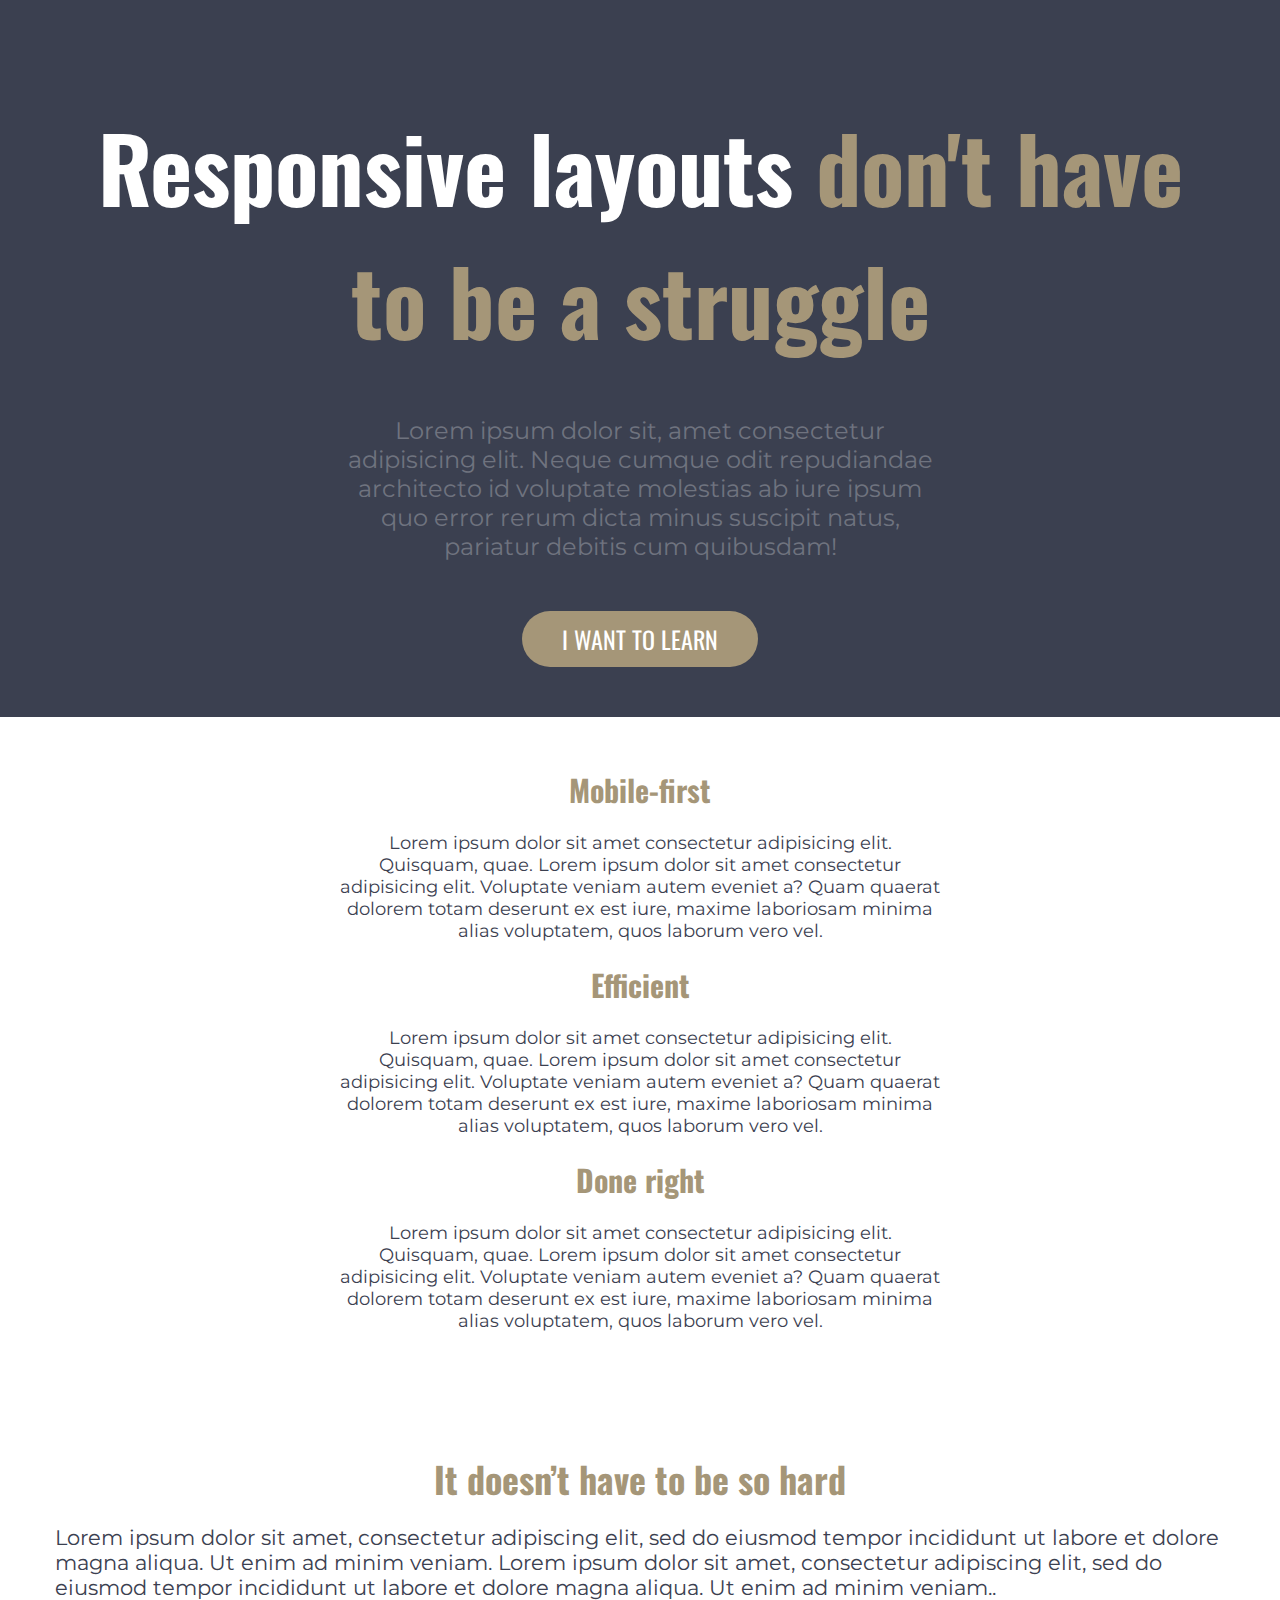
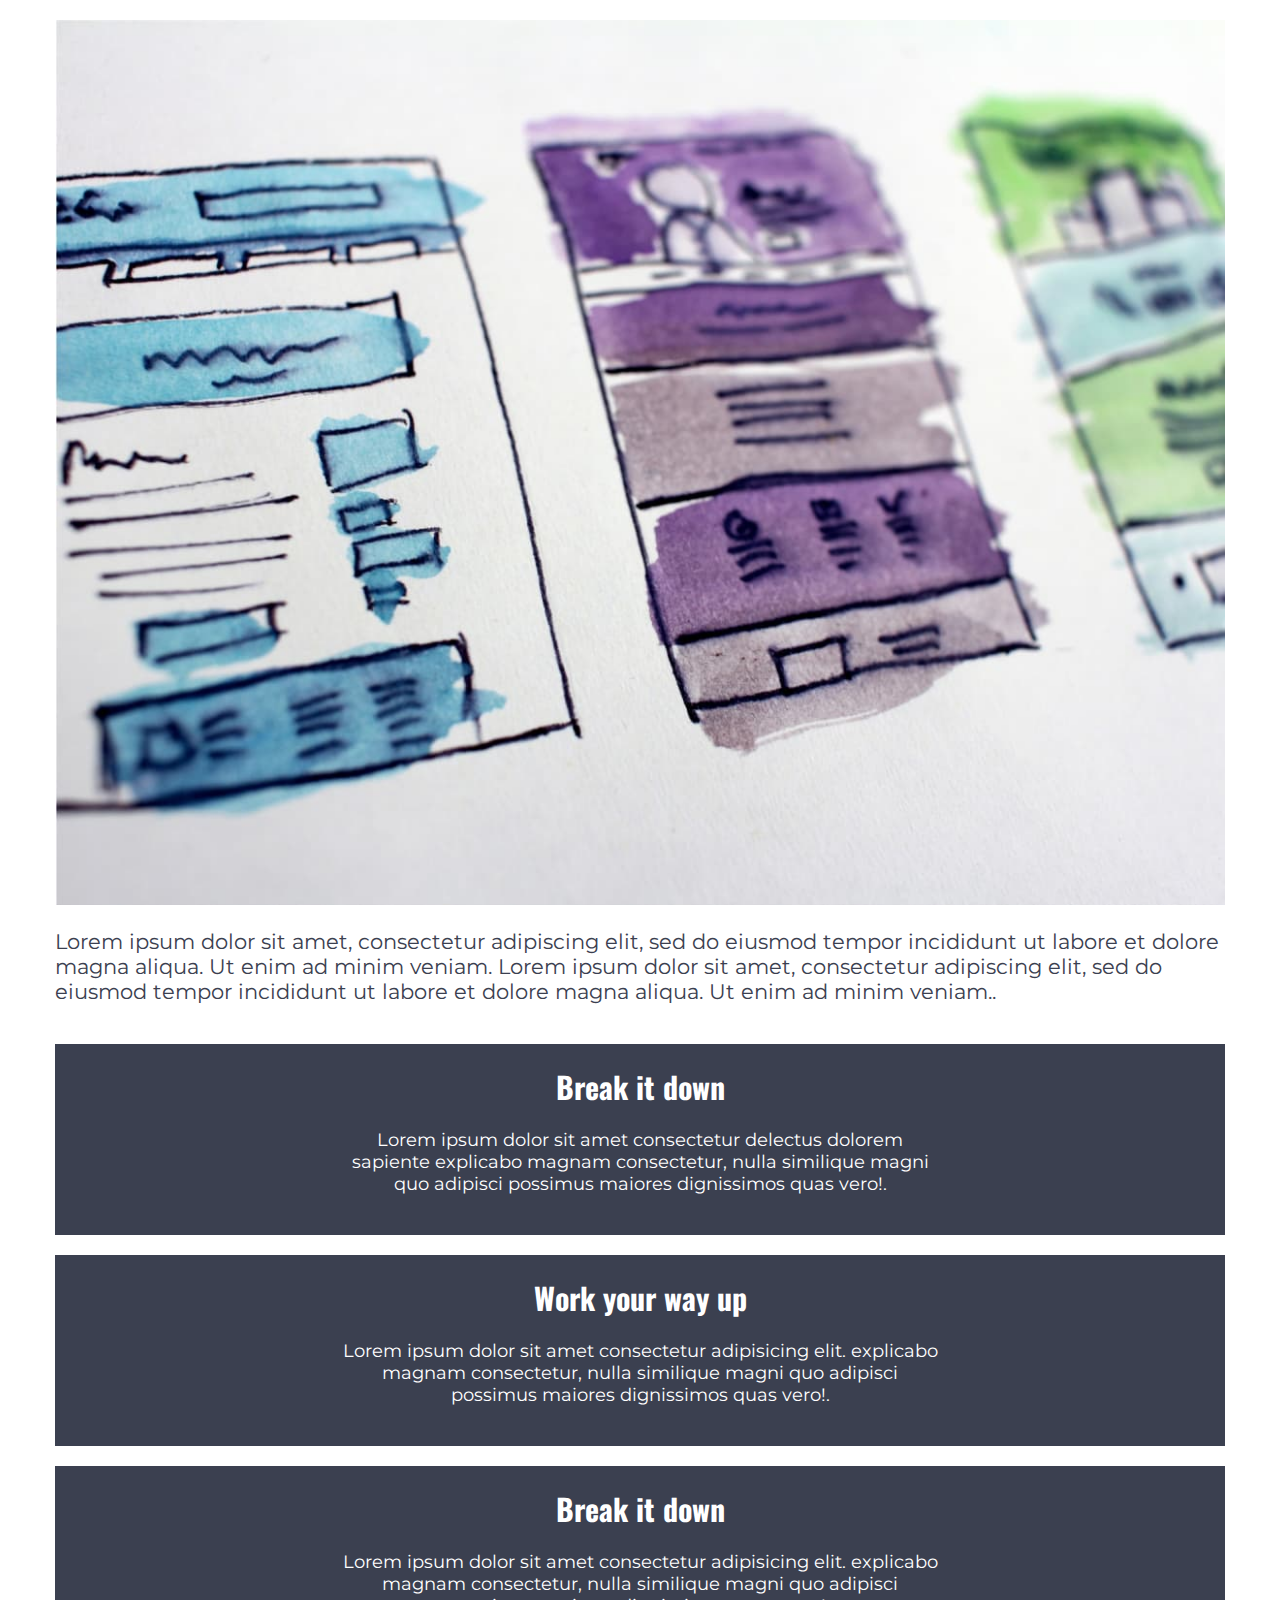
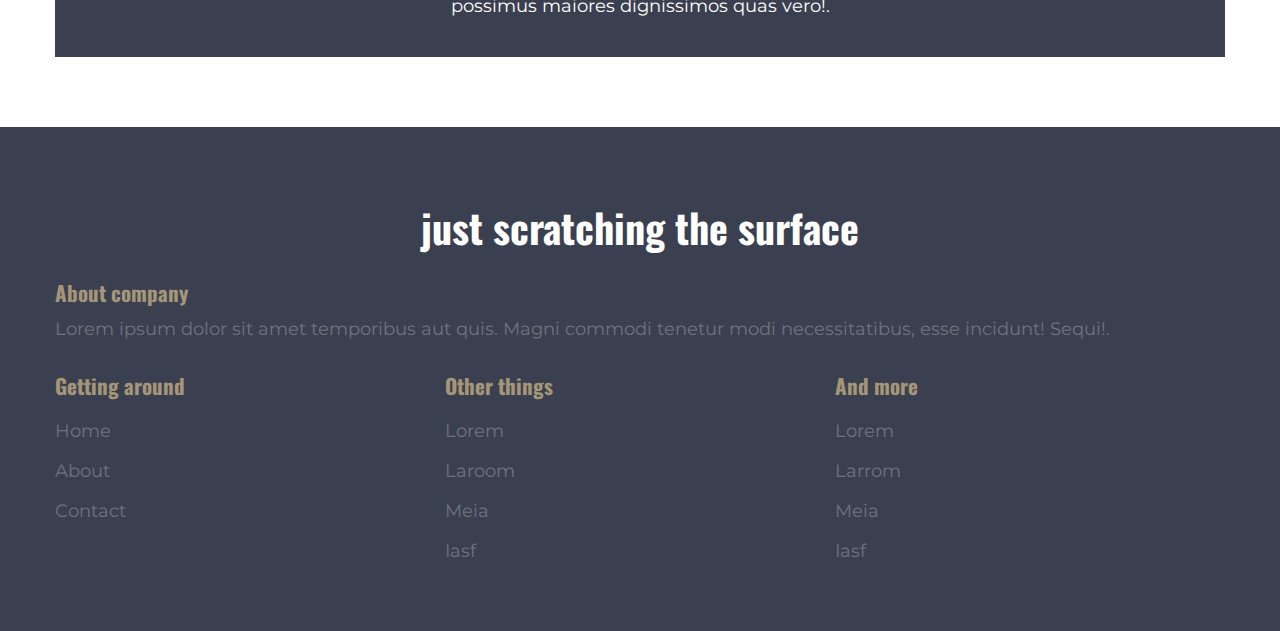
==== conquering-responsive-last-challenge/index.html @ f0d2e56b "mobile version for responsive last challenge" ====
<!DOCTYPE html>
<html lang="en">
<head>
    <meta charset="UTF-8">
    <meta http-equiv="X-UA-Compatible" content="IE=edge">
    <meta name="viewport" content="width=device-width, initial-scale=1.0">
    <title>Conquering responsive layouts || Last Challenge</title>
    <link rel="stylesheet" href="style.css">
</head>
<body>
    <!-- <header>
        <div class="container">
            <div class="row">
                <div id="toggle">
                    <span></span>
                    <span></span>
                    <span></span>
                </div>
                <div class="logo">
                    <img src="img/logo.png" alt="logo">
                </div>
                <nav>
                    <ul>
                        <li><a href="#">HOME</a></li>
                        <li><a href="#">ABOUT</a></li>
                        <li><a href="#">CONTACT</a></li>
                        <li><a href="#">SIGN IN</a></li>
                        <li><a href="#">SIGN UP</a></li>
                    </ul>
                </nav>
            </div>
        </div>
    </header> -->

    <section class="cta">
        <div class="container row">
            <h1>Responsive layouts <span>don't have to be a struggle</span></h1>
            <div class="hero-action">
                <p>Lorem ipsum dolor sit, amet consectetur adipisicing elit. Neque cumque odit repudiandae architecto id voluptate molestias ab iure ipsum quo error rerum dicta minus suscipit natus, pariatur debitis cum quibusdam!</p>
                <a href="#" class="btn">I WANT TO LEARN</a>
            </div>
        </div>
    </section>

    <section class="features">
        <div class="container row">
            <div class="feature-col">
                <h3>Mobile-first</h3>
                <p>Lorem ipsum dolor sit amet consectetur adipisicing elit. Quisquam, quae. Lorem ipsum dolor sit amet consectetur adipisicing elit. Voluptate veniam autem eveniet a? Quam quaerat dolorem totam deserunt ex est iure, maxime laboriosam minima alias voluptatem, quos laborum vero vel.</p>
            </div>
            <div class="feature-col">
                <h3>Efficient</h3>
                <p>Lorem ipsum dolor sit amet consectetur adipisicing elit. Quisquam, quae. Lorem ipsum dolor sit amet consectetur adipisicing elit. Voluptate veniam autem eveniet a? Quam quaerat dolorem totam deserunt ex est iure, maxime laboriosam minima alias voluptatem, quos laborum vero vel.</p>
            </div>
            <div class="feature-col">
                <h3>Done right</h3>
                <p>Lorem ipsum dolor sit amet consectetur adipisicing elit. Quisquam, quae. Lorem ipsum dolor sit amet consectetur adipisicing elit. Voluptate veniam autem eveniet a? Quam quaerat dolorem totam deserunt ex est iure, maxime laboriosam minima alias voluptatem, quos laborum vero vel.</p>
            </div>
        </div>
    </section>

    <section class="details">
        <div class="container row">
            <div class="details-col">
                <h2>It doesn’t have to be so hard</h2>
                <p>Lorem ipsum dolor sit amet, consectetur adipiscing elit, sed do 
                    eiusmod tempor incididunt ut labore et dolore magna aliqua. Ut 
                    enim ad minim veniam. Lorem ipsum dolor sit amet, consectetur 
                    adipiscing elit, sed do eiusmod tempor incididunt ut labore et 
                    dolore magna aliqua. Ut enim ad minim veniam..</p>
                <img src="img/the-image.jpg" alt="mockups">
                <p>Lorem ipsum dolor sit amet, consectetur adipiscing elit, sed do 
                    eiusmod tempor incididunt ut labore et dolore magna aliqua. Ut 
                    enim ad minim veniam. Lorem ipsum dolor sit amet, consectetur 
                    adipiscing elit, sed do eiusmod tempor incididunt ut labore et 
                    dolore magna aliqua. Ut enim ad minim veniam..</p>
            </div>
            <div class="details-col">
                <div class="details-col-inner">
                    <h3>Break it down</h3>
                    <p>Lorem ipsum dolor sit amet consectetur  delectus dolorem sapiente explicabo magnam consectetur, nulla similique magni quo adipisci possimus maiores dignissimos quas vero!.</p>
                </div>

                <div class="details-col-inner">
                    <h3>Work your way up</h3>
                    <p>Lorem ipsum dolor sit amet consectetur adipisicing elit.  explicabo magnam consectetur, nulla similique magni quo adipisci possimus maiores dignissimos quas vero!.</p>
                </div>

                <div class="details-col-inner">
                    <h3>Break it down</h3>
                    <p>Lorem ipsum dolor sit amet consectetur adipisicing elit. explicabo magnam consectetur, nulla similique magni quo adipisci possimus maiores dignissimos quas vero!.</p>
                </div>
            </div>
        </div>
    </section>

    <footer>
        <div class="container">
            <h1>just scratching the surface</h1>
            <div class="row">
                <div class="footer-col">
                    <h3>About company</h3>
                    <p>Lorem ipsum dolor sit amet  temporibus aut quis. Magni commodi tenetur modi necessitatibus, esse incidunt! Sequi!.</p>
                </div>
                <div class="footer-col">
                    <h3>Getting around</h3>
                    <ul>
                        <li><a href="#">Home</a></li>
                        <li><a href="#">About</a></li>
                        <li><a href="#">Contact</a></li>
                    </ul>
                </div>
                <div class="footer-col">
                    <h3>Other things</h3>
                    <ul>
                        <li><a href="#">Lorem</a></li>
                        <li><a href="#">Laroom</a></li>
                        <li><a href="#">Meia</a></li>
                        <li><a href="#">Iasf</a></li>
                    </ul>
                </div>
                <div class="footer-col">
                    <h3>And more</h3>
                    <ul>
                        <li><a href="#">Lorem</a></li>
                        <li><a href="#">Larrom</a></li>
                        <li><a href="#">Meia</a></li>
                        <li><a href="#">Iasf</a></li>
                    </ul>                
                </div>
            </div>
        </div>
    </footer>
</body>
<script src="scripts.js"></script>
</html>
---- conquering-responsive-last-challenge/style.css ----
@import url('https://fonts.googleapis.com/css2?family=Montserrat&family=Oswald:wght@700&display=swap');


/* reset and preparation */
*{
    margin: 0;
    padding: 0;
    box-sizing: border-box;
}

img{
    max-width: 100%;
}

:root{
    --primary-ff: 'Montserrat', sans-serif;
    --secondary-ff: 'Oswald', sans-serif;
    --primary-clr: #3B4050;
    --primary-clr-dark: #2E323F;
    --primary-clr-light: #6F737F;
    --secondary-clr: #FFFFFF;
    --secondary-clr-dark: #A59678;
}

.container{
    max-width: 1200px;
    margin: 0 auto;
    padding: 0 15px;
}


body{
    font-family: var(--primary-ff);
    font-size: 16px;
    background-color: var(--secondary-clr);
    min-height: 100vh;
}



.cta{
    background-color: var(--primary-clr);
    padding: 50px 0;
}

.cta h1{
    color: var(--secondary-clr);
    font-family: var(--secondary-ff);
    font-size: 2.5rem;
    text-align: center;
    font-size: 90px;
    font-family: var(--secondary-ff);
    padding: 50px 0;
}

.cta h1 span{
    color: var(--secondary-clr-dark);
}
.cta p{
    color: var(--primary-clr-light);
    text-align: center;
    font-size: 24px;
    font-family: var(--primary-ff);
    padding: 0 0 50px 0;
    max-width: min(600px, 100%);
    margin: 0 auto;
}

.cta a{
    color: var(--secondary-clr);
    text-decoration: none;
    font-family: var(--secondary-ff);
    font-size: 24px;
    display: block;
    width: fit-content;
    margin: 0 auto;
}

.btn{
    border-radius: 1000px;
    background-color: var(--secondary-clr-dark);
    padding: 10px 40px;
}

.features {
    padding: 50px 0;
    text-align: center;
}

.features h3{
    font-size: 30px;
    font-family: var(--secondary-ff);
    color: var(--secondary-clr-dark);
}

.features p{
    font-size: 18px;
    max-width: min(600px, 100%);
    margin: 0 auto;
    font-family: var(--primary-ff);
    color: var(--primary-clr);
    padding: 20px 0;
}

.details{
    padding: 50px 0;
}

.details h2{
    font-size: 36px;
    font-family: var(--secondary-ff);
    color: var(--secondary-clr-dark);
    text-align: center;
}

.details p{
    font-size: 21px;
    color: var(--primary-clr);
    font-family: var(--primary-ff);
    padding: 20px 0;
}

.details-col-inner {
    background-color: var(--primary-clr);
    margin: 20px 0;
    text-align: center;
    color: var(--secondary-clr);
    padding: 20px 0;
}

.details-col-inner h3{
    font-family: var(--secondary-ff);
    font-size: 30px;
}

.details-col-inner p{
    margin: 20px 0;
    max-width: min(600px, 80%);
    margin: 0 auto;
    font-family: var(--primary-ff);
    color: var(--secondary-clr);
    font-size: 18px;
}


footer{
    background-color: var(--primary-clr);
    padding: 50px 0;
    color: var(--primary-clr-light);
}

footer h1{
    font-size: 40px;
    text-align: center;
    font-family: var(--secondary-ff);
    color: var(--secondary-clr);
    padding: 20px;
}


footer h3{
    font-size: 21px;
    font-family: var(--secondary-ff);
    color: var(--secondary-clr-dark);
}

footer p{
    font-size: 18px;
    font-family: var(--primary-ff);
    padding: 10px 0;
}

footer ul{
    list-style: none;
    padding: 10px 0;
}

footer ul li{
    font-size: 18px;
    font-family: var(--primary-ff);
    padding: .5em 0;
}

footer ul li a{
    font-size: 18px;
    font-family: var(--primary-ff);
    color: var(--primary-clr-light);
    text-decoration: none;
}

footer .row{
    display: flex;
    flex-wrap: wrap;
    justify-content: space-between;
}

footer .footer-col{
    flex-basis: 30%;
    flex-grow: 1;
    flex-shrink: 0;
    text-align: left;
}

footer .footer-col:nth-child(1){
    flex-basis: 100%;
    flex-grow: 1;
    flex-shrink: 0;
    margin-bottom: 20px;
}
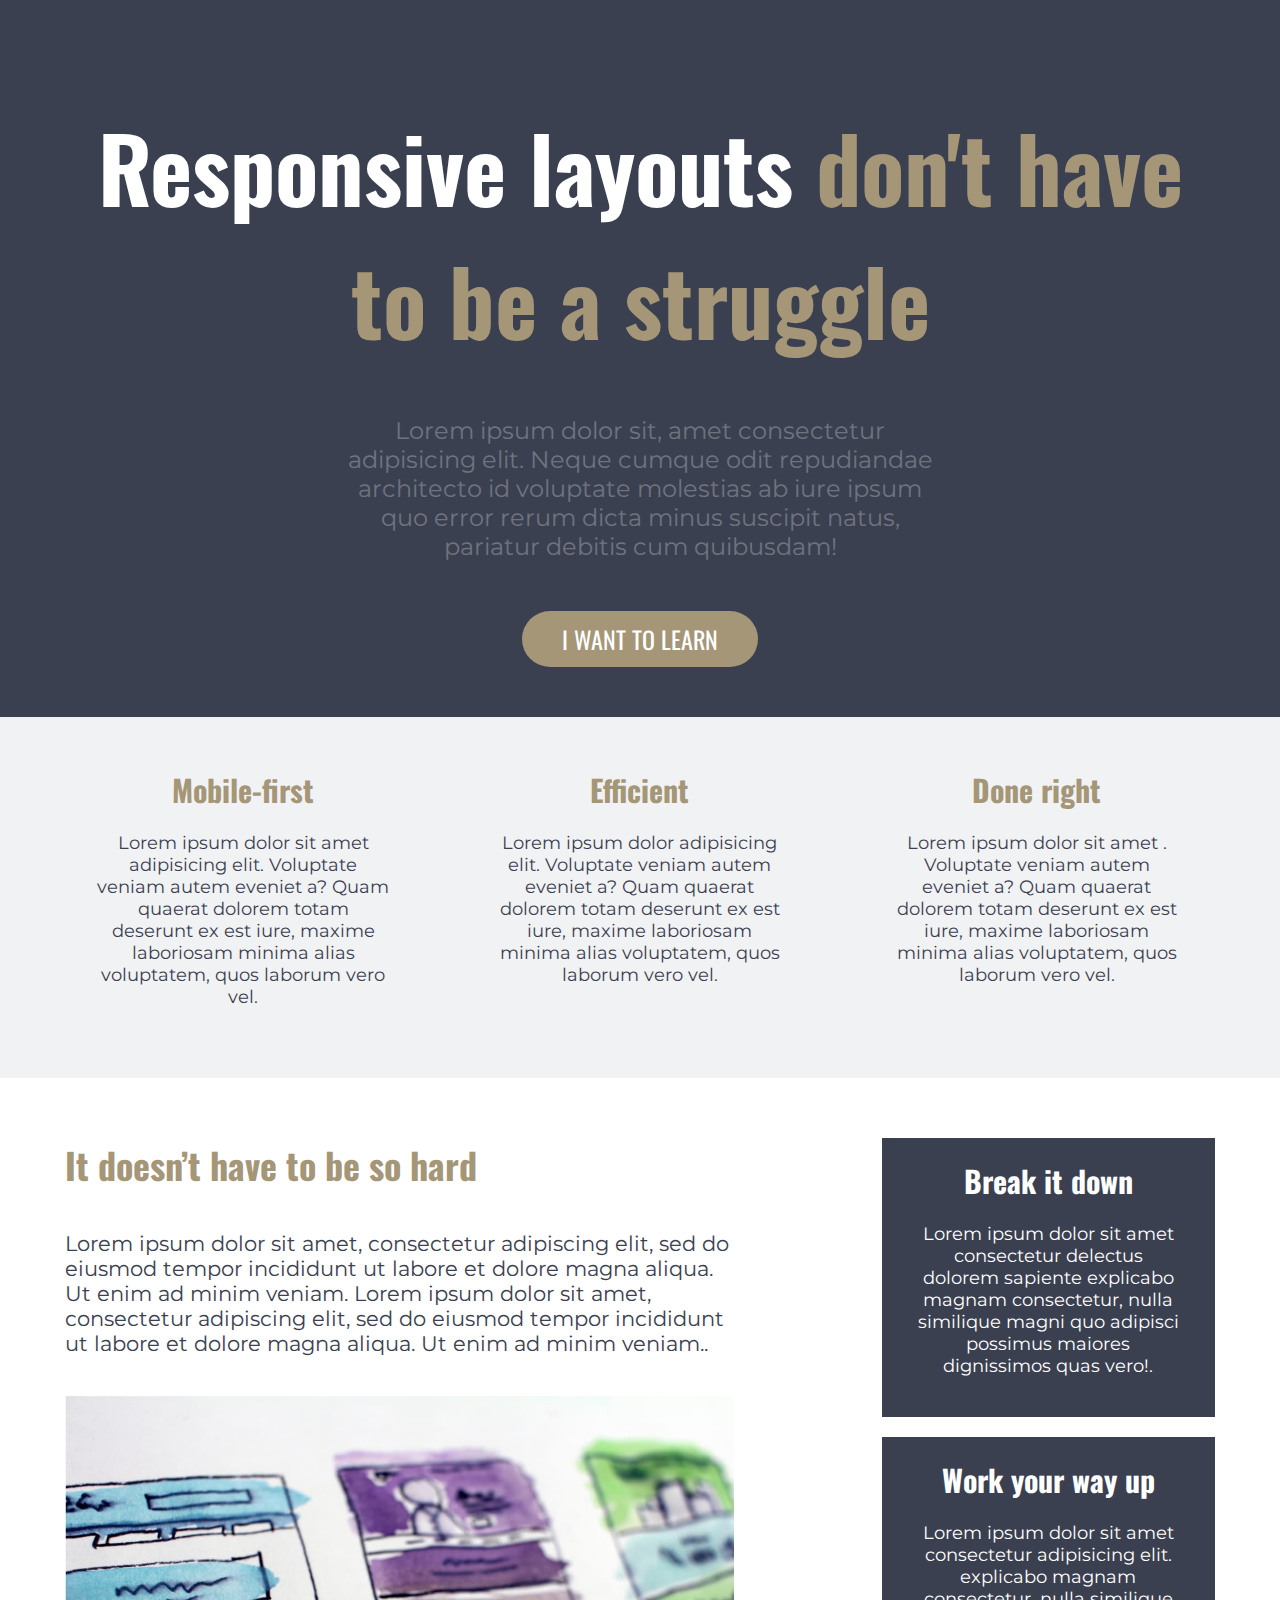
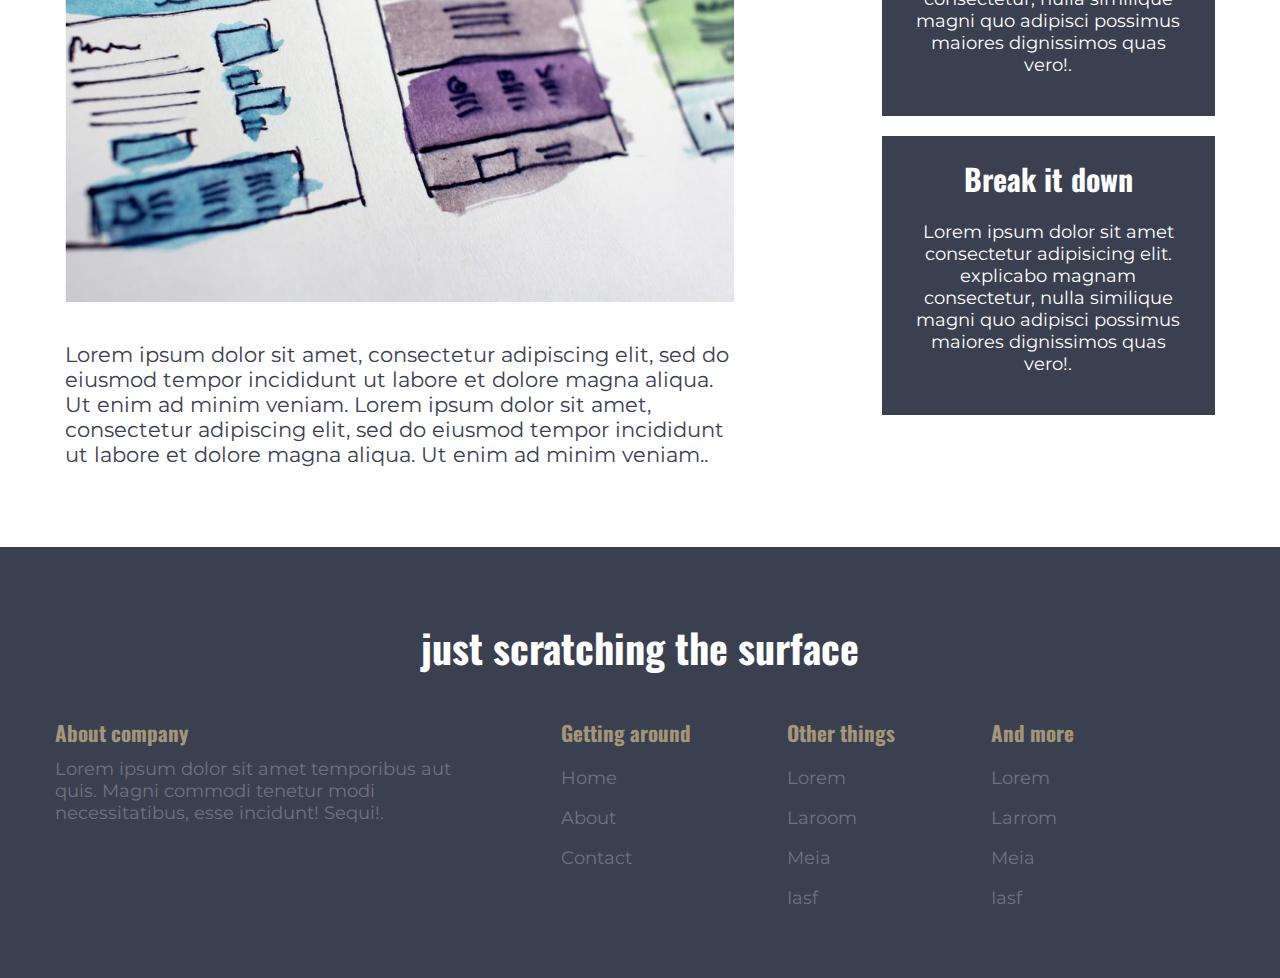
==== commit 4f04af2e: "add tablet and desktop view" ====
--- a/conquering-responsive-last-challenge/index.html
+++ b/conquering-responsive-last-challenge/index.html
@@ -46,15 +46,15 @@
         <div class="container row">
             <div class="feature-col">
                 <h3>Mobile-first</h3>
-                <p>Lorem ipsum dolor sit amet consectetur adipisicing elit. Quisquam, quae. Lorem ipsum dolor sit amet consectetur adipisicing elit. Voluptate veniam autem eveniet a? Quam quaerat dolorem totam deserunt ex est iure, maxime laboriosam minima alias voluptatem, quos laborum vero vel.</p>
+                <p>Lorem ipsum dolor sit amet  adipisicing elit. Voluptate veniam autem eveniet a? Quam quaerat dolorem totam deserunt ex est iure, maxime laboriosam minima alias voluptatem, quos laborum vero vel.</p>
             </div>
             <div class="feature-col">
                 <h3>Efficient</h3>
-                <p>Lorem ipsum dolor sit amet consectetur adipisicing elit. Quisquam, quae. Lorem ipsum dolor sit amet consectetur adipisicing elit. Voluptate veniam autem eveniet a? Quam quaerat dolorem totam deserunt ex est iure, maxime laboriosam minima alias voluptatem, quos laborum vero vel.</p>
+                <p>Lorem ipsum dolor  adipisicing elit. Voluptate veniam autem eveniet a? Quam quaerat dolorem totam deserunt ex est iure, maxime laboriosam minima alias voluptatem, quos laborum vero vel.</p>
             </div>
             <div class="feature-col">
                 <h3>Done right</h3>
-                <p>Lorem ipsum dolor sit amet consectetur adipisicing elit. Quisquam, quae. Lorem ipsum dolor sit amet consectetur adipisicing elit. Voluptate veniam autem eveniet a? Quam quaerat dolorem totam deserunt ex est iure, maxime laboriosam minima alias voluptatem, quos laborum vero vel.</p>
+                <p>Lorem ipsum dolor sit amet . Voluptate veniam autem eveniet a? Quam quaerat dolorem totam deserunt ex est iure, maxime laboriosam minima alias voluptatem, quos laborum vero vel.</p>
             </div>
         </div>
     </section>
--- a/conquering-responsive-last-challenge/style.css
+++ b/conquering-responsive-last-challenge/style.css
@@ -18,6 +18,7 @@
     --primary-clr: #3B4050;
     --primary-clr-dark: #2E323F;
     --primary-clr-light: #6F737F;
+    --primary-clr-light-low-opacity: #6f737f18;
     --secondary-clr: #FFFFFF;
     --secondary-clr-dark: #A59678;
 }
@@ -85,6 +86,7 @@
 .features {
     padding: 50px 0;
     text-align: center;
+    background-color: var(--primary-clr-light-low-opacity);
 }
 
 .features h3{
@@ -194,16 +196,77 @@
     justify-content: space-between;
 }
 
-footer .footer-col{
+/* footer .footer-col{
     flex-basis: 30%;
     flex-grow: 1;
     flex-shrink: 0;
     text-align: left;
-}
+} */
 
 footer .footer-col:nth-child(1){
     flex-basis: 100%;
     flex-grow: 1;
     flex-shrink: 0;
     margin-bottom: 20px;
+}
+
+
+
+
+@media (min-width:750px) {
+    .details-col:nth-child(2){
+        display: flex;
+        gap: 20px;
+        padding: 10px;
+    }
+}
+
+@media (min-width:1000px) {
+    .details-col{
+        display: flex;
+        flex-direction: column;
+        gap: 20px;
+        padding: 10px;
+        margin: 0;
+    }
+
+    .details-col-inner{
+        margin: 0;
+    }
+
+    .details .row{
+        display: flex;
+        gap: 10vw;
+    }
+
+    .features .row{
+        display: flex;
+        gap: 20px;
+    }
+
+    .feature-col{
+        width: 25%;
+        margin: 0 auto;
+    }
+
+    .details h2{
+        text-align: left;
+    }
+
+    footer .row{
+        margin-top: 20px;
+        flex-wrap: nowrap;
+    }
+
+    footer .footer-col:nth-child(1){
+        flex-basis: 35%;
+        flex-grow: 0;
+        flex-shrink: 0;
+    }
+
+    footer .footer-col:nth-child(4){
+        flex-basis: 20%;
+        flex-grow: 0;
+        flex-shrink: 0;
+    }
 }